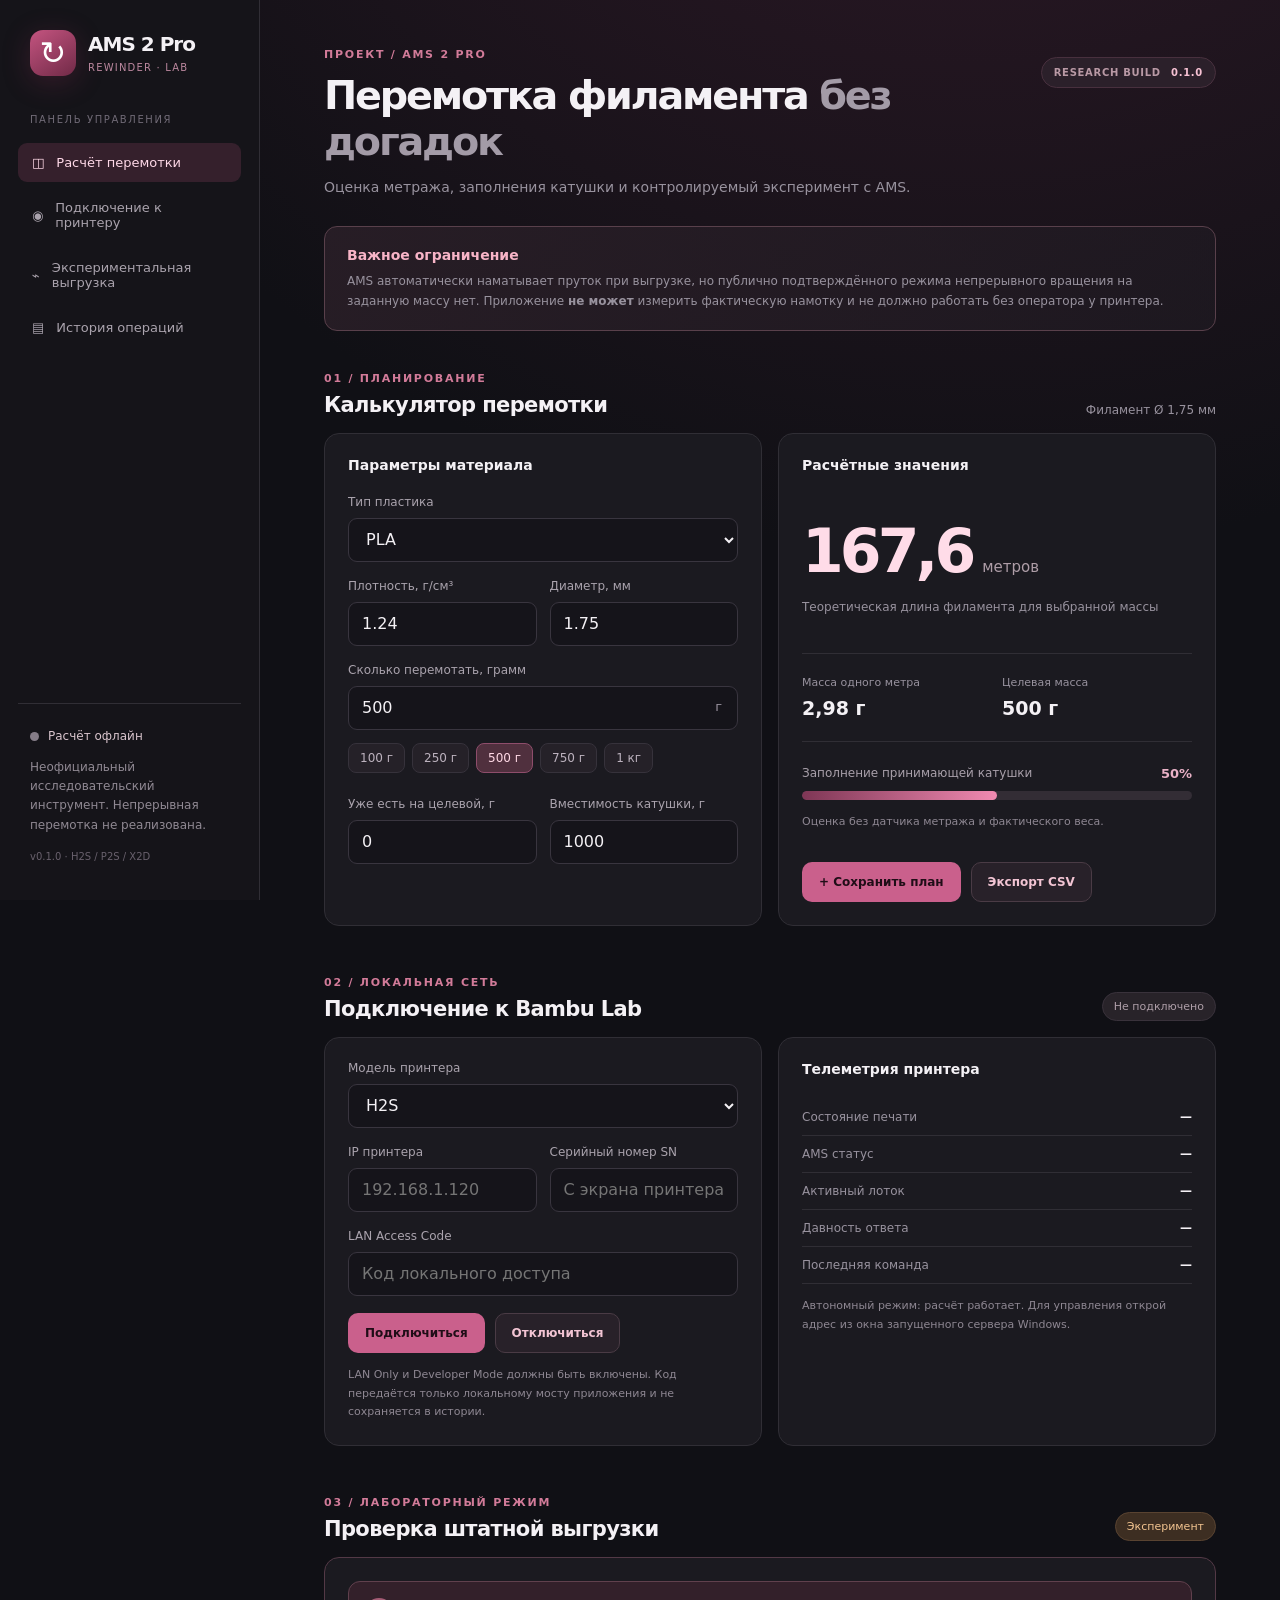
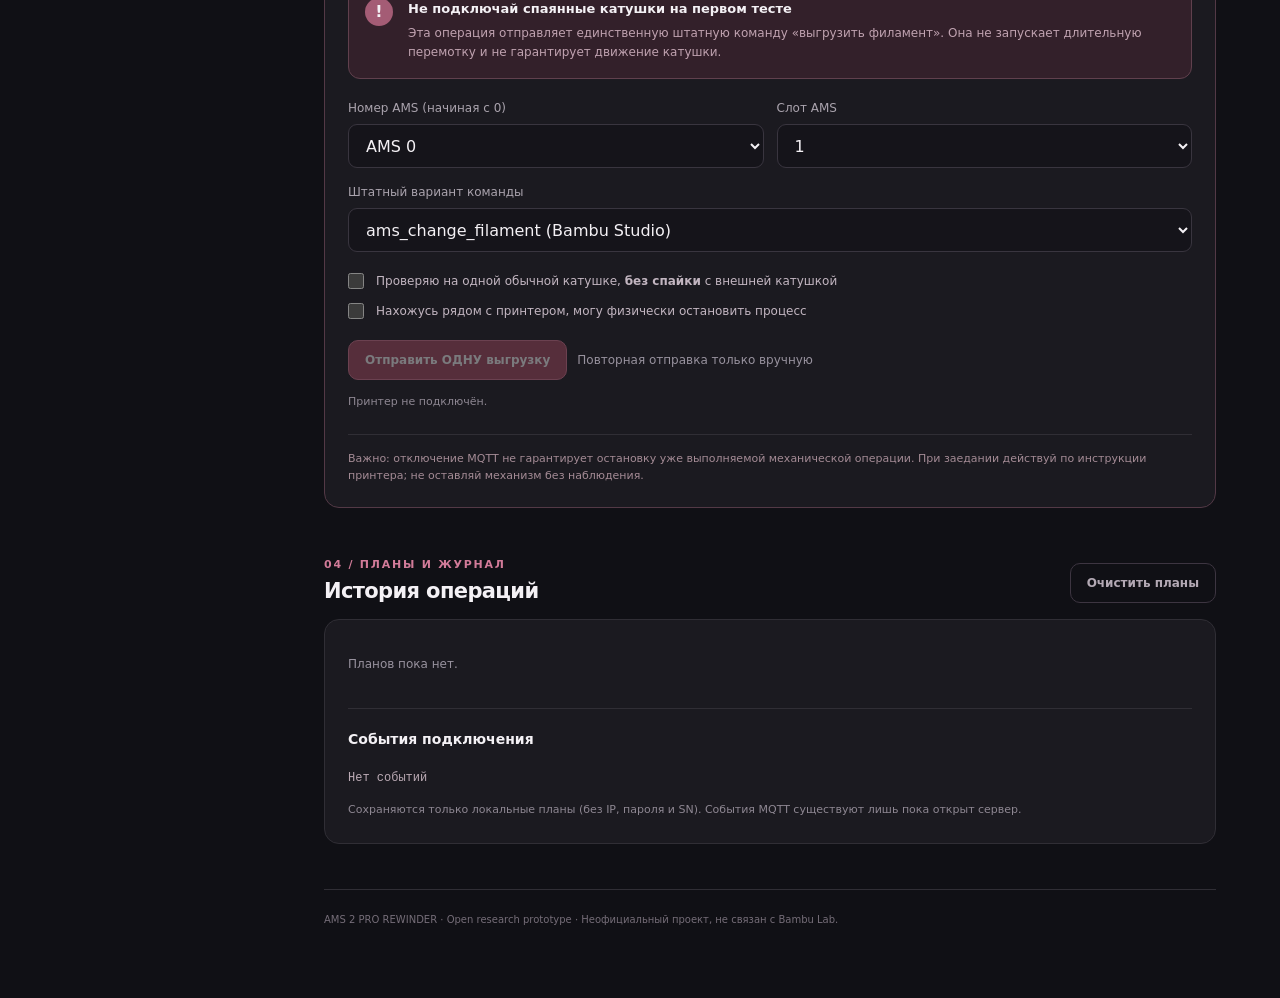
==== web/index.html @ 52d9eb33 "Import AMS 2 Pro Rewinder v0.1.0 application source" ====
<!doctype html>
<html lang="ru">
<head>
<meta charset="utf-8"><meta name="viewport" content="width=device-width, initial-scale=1, viewport-fit=cover">
<meta name="theme-color" content="#151319"><meta name="description" content="AMS 2 Pro Rewinder: расчёт и экспериментальная штатная выгрузка через локальный LAN MQTT">
<link rel="manifest" href="manifest.webmanifest"><link rel="icon" href="icon.svg" type="image/svg+xml">
<link rel="stylesheet" href="styles.css"><title>AMS 2 Pro Rewinder</title>
</head>
<body>
<div class="shell">
 <aside class="sidebar">
  <div class="brand"><span class="brand-icon">↻</span><div><strong>AMS 2 Pro</strong><small>REWINDER · LAB</small></div></div>
  <div class="side-label">ПАНЕЛЬ УПРАВЛЕНИЯ</div>
  <a href="#calculator" class="navlink active">◫ <span>Расчёт перемотки</span></a>
  <a href="#connection" class="navlink">◉ <span>Подключение к принтеру</span></a>
  <a href="#experiment" class="navlink">⌁ <span>Экспериментальная выгрузка</span></a>
  <a href="#history" class="navlink">▤ <span>История операций</span></a>
  <div class="sidebar-bottom"><div class="dotline"><span id="sideDot" class="dot muted"></span><span id="sideStatus">Расчёт офлайн</span></div><p>Неофициальный исследовательский инструмент. Непрерывная перемотка не реализована.</p><small>v0.1.0 · H2S / P2S / X2D</small></div>
 </aside>
 <main class="main">
  <header class="header"><div><div class="eyebrow">ПРОЕКТ / AMS 2 PRO</div><h1>Перемотка филамента <span class="text-dim">без догадок</span></h1><p>Оценка метража, заполнения катушки и контролируемый эксперимент с AMS.</p></div><span class="top-tag">RESEARCH BUILD <b>0.1.0</b></span></header>
  <div class="notice"><strong>Важное ограничение</strong><p>AMS автоматически наматывает пруток при выгрузке, но публично подтверждённого режима непрерывного вращения на заданную массу нет. Приложение <b>не может</b> измерить фактическую намотку и не должно работать без оператора у принтера.</p></div>

  <section id="calculator" class="section">
   <div class="section-head"><div><span class="eyebrow">01 / ПЛАНИРОВАНИЕ</span><h2>Калькулятор перемотки</h2></div><span class="quiet">Филамент Ø 1,75 мм</span></div>
   <div class="two-cols">
    <div class="panel"><div class="panel-title">Параметры материала</div>
     <div class="field"><label for="material">Тип пластика</label><select id="material"><option value="PLA">PLA</option><option value="PETG">PETG</option><option value="ABS">ABS</option><option value="ASA">ASA</option><option value="TPU">TPU</option><option value="PA">PA / Nylon</option><option value="PC">PC</option><option value="custom">Другая плотность</option></select></div>
     <div class="fieldrow"><div class="field"><label for="density">Плотность, г/см³</label><input id="density" type="number" min="0.7" max="2.5" step="0.01" value="1.24"></div><div class="field"><label for="diameter">Диаметр, мм</label><input id="diameter" type="number" min="1" max="4" step="0.01" value="1.75"></div></div>
     <div class="field"><label for="grams">Сколько перемотать, грамм</label><div class="input-unit"><input id="grams" type="number" min="1" max="10000" step="1" value="500"><span>г</span></div></div>
     <div class="chips"><button class="chip" data-grams="100">100 г</button><button class="chip" data-grams="250">250 г</button><button class="chip selected" data-grams="500">500 г</button><button class="chip" data-grams="750">750 г</button><button class="chip" data-grams="1000">1 кг</button></div>
     <div class="fieldrow"><div class="field"><label for="starting">Уже есть на целевой, г</label><input id="starting" type="number" min="0" max="10000" value="0"></div><div class="field"><label for="capacity">Вместимость катушки, г</label><input id="capacity" type="number" min="1" max="10000" value="1000"></div></div>
    </div>
    <div class="panel estimate"><div class="panel-title">Расчётные значения</div>
     <div class="big-val"><span id="metres">167,7</span><span>метров</span></div><p class="muted-small">Теоретическая длина филамента для выбранной массы</p>
     <div class="calc-grid"><div><small>Масса одного метра</small><strong id="gpm">2,98 г</strong></div><div><small>Целевая масса</small><strong id="totalWeight">500 г</strong></div></div>
     <div class="gauge-row"><span>Заполнение принимающей катушки</span><strong id="fillLabel">50%</strong></div><div class="gauge"><div id="fillBar"></div></div><p id="overfill" class="helper">Расчёт без поправок на разброс диаметра и плотности.</p>
     <div class="calc-actions"><button id="savePlan" class="primary-btn">+ Сохранить план</button><button id="exportCsv" class="outline-btn">Экспорт CSV</button></div>
    </div>
   </div>
  </section>

  <section id="connection" class="section"><div class="section-head"><div><span class="eyebrow">02 / ЛОКАЛЬНАЯ СЕТЬ</span><h2>Подключение к Bambu Lab</h2></div><span id="connectionBadge" class="status-pill offline">Не подключено</span></div>
   <div class="two-cols"><div class="panel"><div class="field"><label for="model">Модель принтера</label><select id="model"><option>H2S</option><option>P2S</option><option>X2D</option></select></div>
    <div class="fieldrow"><div class="field"><label for="host">IP принтера</label><input id="host" type="text" placeholder="192.168.1.120" autocomplete="off" spellcheck="false"></div><div class="field"><label for="serial">Серийный номер SN</label><input id="serial" type="text" placeholder="С экрана принтера" autocomplete="off" spellcheck="false"></div></div>
    <div class="field"><label for="accessCode">LAN Access Code</label><input id="accessCode" type="password" placeholder="Код локального доступа" autocomplete="off"></div>
    <div class="actions"><button id="connect" class="primary-btn">Подключиться</button><button id="disconnect" class="outline-btn">Отключиться</button></div>
    <p class="helper">LAN Only и Developer Mode должны быть включены. Код передаётся только локальному мосту приложения и не сохраняется в истории.</p></div>
    <div class="panel"><div class="panel-title">Телеметрия принтера</div><div class="details"><div><span>Состояние печати</span><strong id="gcodeState">—</strong></div><div><span>AMS статус</span><strong id="amsStatus">—</strong></div><div><span>Активный лоток</span><strong id="trayNow">—</strong></div><div><span>Давность ответа</span><strong id="telemetryAge">—</strong></div><div><span>Последняя команда</span><strong id="lastCommand">—</strong></div></div><p id="bridgeMessage" class="helper">Открой приложение с локального сервера на Windows для управления. Офлайн-расчёт доступен без подключения.</p></div>
   </div>
  </section>

  <section id="experiment" class="section"><div class="section-head"><div><span class="eyebrow">03 / ЛАБОРАТОРНЫЙ РЕЖИМ</span><h2>Проверка штатной выгрузки</h2></div><span class="status-pill warning">Эксперимент</span></div>
   <div class="panel lab"><div class="lab-header"><div class="lab-mark">!</div><div><strong>Не подключай спаянные катушки на первом тесте</strong><p>Эта операция отправляет единственную штатную команду «выгрузить филамент». Она не запускает длительную перемотку и не гарантирует движение катушки.</p></div></div>
    <div class="fieldrow"><div class="field"><label for="unit">Номер AMS (начиная с 0)</label><select id="unit"><option value="0">AMS 0</option><option value="1">AMS 1</option><option value="2">AMS 2</option><option value="3">AMS 3</option></select></div><div class="field"><label for="slot">Слот AMS</label><select id="slot"><option value="0">1</option><option value="1">2</option><option value="2">3</option><option value="3">4</option></select></div></div>
    <div class="field"><label for="unloadMethod">Штатный вариант команды</label><select id="unloadMethod"><option value="ams_change_filament">ams_change_filament (Bambu Studio)</option><option value="unload_filament">unload_filament (возможна несовместимость)</option></select></div>
    <div class="checks"><label><input id="noSplice" type="checkbox"><span>Проверяю на одной обычной катушке, <b>без спайки</b> с внешней катушкой</span></label><label><input id="atPrinter" type="checkbox"><span>Нахожусь рядом с принтером, могу физически остановить процесс</span></label></div>
    <div class="actions"><button id="unload" class="danger-btn" disabled>Отправить ОДНУ выгрузку</button><span class="quiet">Повторная отправка только вручную</span></div>
    <p class="helper" id="unloadReason">Требуются подключение, свежая телеметрия, состояние IDLE/FINISH, активный слот AMS и два подтверждения.</p>
    <div class="lab-footer">Важно: отключение MQTT не гарантирует остановку уже выполняемой механической операции. При заедании действуй по инструкции принтера; не оставляй механизм без наблюдения.</div>
   </div>
  </section>

  <section id="history" class="section"><div class="section-head"><div><span class="eyebrow">04 / ПЛАНЫ И ЖУРНАЛ</span><h2>История операций</h2></div><button id="clearHistory" class="ghost-btn">Очистить планы</button></div><div class="panel"><div id="plans" class="plan-list"><p class="muted-small">Планы ещё не добавлены.</p></div><div class="divider"></div><div class="panel-title">События подключения</div><div id="events" class="events">Нет событий</div><p class="helper">Сохраняются только локальные планы (без IP, пароля и SN). События MQTT существуют лишь пока открыт сервер.</p></div></section>
  <footer>AMS 2 PRO REWINDER · Open research prototype · Неофициальный проект, не связан с Bambu Lab.</footer>
 </main>
</div>
<div id="toast" role="status" aria-live="polite"></div>
<script src="main.js" defer></script>
</body></html>
---- web/styles.css ----
:root{color-scheme:dark;--bg:#101015;--side:#151419;--panel:#1b1a20;--line:#302e35;--txt:#f4f1f5;--muted:#98929e;--purple:#dd7198;--bright:#f8a5c1;--green:#93e4bb;--warn:#e8b57c;--red:#f18695;--field:#15141a;font-family:Inter,system-ui,-apple-system,'Segoe UI',sans-serif}*{box-sizing:border-box}html{scroll-behavior:smooth}body{margin:0;background:radial-gradient(circle at 76% -20%,#351b2b 0%,transparent 33%),var(--bg);color:var(--txt)}button,input,select{font:inherit}button{cursor:pointer}button:disabled{cursor:not-allowed;opacity:.42}a{color:inherit;text-decoration:none}.shell{display:grid;grid-template-columns:260px 1fr;min-height:100dvh}.sidebar{position:sticky;top:0;display:flex;flex-direction:column;height:100dvh;background:var(--side);border-right:1px solid var(--line);padding:30px 18px}.brand{display:flex;align-items:center;gap:12px;padding:0 12px 38px}.brand-icon{background:linear-gradient(145deg,#c45480,#712a47);border-radius:13px;color:#fff;display:grid;place-items:center;height:46px;width:46px;font-size:32px;box-shadow:0 6px 28px #a1326140}.brand strong{font-size:20px;display:block;letter-spacing:-.05em}.brand small{font-size:10px;color:#bc889f;letter-spacing:.12em}.side-label{font-size:10px;letter-spacing:.16em;color:#716b77;padding:0 12px 15px}.navlink{display:flex;align-items:center;gap:12px;font-size:13px;color:#aaa3ad;padding:12px 14px;margin:3px 0;border-radius:9px}.navlink:hover,.navlink.active{background:#35202c;color:#ffd9e8}.sidebar-bottom{margin-top:auto;border-top:1px solid var(--line);padding:23px 12px 4px;font-size:12px;color:#908993;line-height:1.6}.sidebar-bottom small{color:#69616d}.dotline{display:flex;align-items:center;gap:9px;color:#d9c5cd}.dot{display:inline-block;width:9px;height:9px;border-radius:50%;background:var(--green)}.dot.muted{background:#857d88}.main{width:min(1250px,100%);padding:48px clamp(20px,5vw,70px);margin:0 auto}.header{display:flex;justify-content:space-between;align-items:flex-start;gap:15px;margin-bottom:27px}.eyebrow{font-size:11px;letter-spacing:.16em;font-weight:700;color:#d27b99}.header h1{font-size:clamp(28px,3.1vw,43px);font-weight:740;letter-spacing:-.055em;line-height:1.15;margin:12px 0}.text-dim{color:#a39ba7}.header p,.notice p{color:var(--muted);font-size:14px;line-height:1.65;margin:8px 0 0}.top-tag{white-space:nowrap;background:#2b202a;border:1px solid #48303e;color:#b999a5;font-size:10px;font-weight:700;letter-spacing:.07em;padding:9px 12px;border-radius:100px;margin-top:9px}.top-tag b{color:#f6c1d3;margin-left:6px}.notice{border:1px solid #59404b;background:linear-gradient(105deg,#2c2029cc,#201b23a1);padding:18px 22px;border-radius:13px;margin-bottom:32px}.notice strong{color:#f8b4c7;font-size:14px}.notice p{font-size:12px}.section{scroll-margin-top:20px;margin:36px 0 45px}.section-head{display:flex;justify-content:space-between;align-items:end;margin-bottom:16px;gap:12px}.section-head h2{font-size:21px;letter-spacing:-.03em;margin:7px 0 0}.quiet{font-size:12px;color:var(--muted)}.two-cols{display:grid;grid-template-columns:minmax(0,1fr) minmax(0,1fr);gap:16px}.panel{background:var(--panel);border:1px solid var(--line);border-radius:15px;padding:23px;min-width:0}.panel-title{font-size:14px;font-weight:650;margin-bottom:22px}.field{margin-bottom:17px;min-width:0}.field label{font-size:12px;color:#aaa3ad;display:block;margin-bottom:9px}.fieldrow{display:grid;grid-template-columns:1fr 1fr;gap:13px}.field input,.field select{width:100%;height:44px;border:1px solid #39353f;background:var(--field);border-radius:9px;color:var(--txt);outline:none;padding:0 13px;min-width:0}.field input:focus,.field select:focus{border-color:#c16d91;box-shadow:0 0 0 3px #a3527525}.input-unit{position:relative}.input-unit input{padding-right:40px}.input-unit span{position:absolute;right:16px;top:13px;font-size:13px;color:var(--muted)}.chips{display:flex;flex-wrap:wrap;gap:7px;margin:-4px 0 24px}.chip{border-radius:8px;color:#bcb2be;border:1px solid #36323b;background:#252128;padding:7px 11px;font-size:12px}.chip:hover,.chip.selected{background:#50303e;border-color:#8e4d6b;color:#ffd9e6}.estimate{display:flex;flex-direction:column}.big-val{margin:21px 0 0;display:flex;flex-wrap:wrap;align-items:baseline;gap:10px}.big-val span:first-child{font-size:clamp(42px,5vw,60px);font-weight:760;letter-spacing:-.065em;color:#ffdce8}.big-val span:last-child{font-size:15px;color:#ae9da7}.muted-small{font-size:12px;color:var(--muted);line-height:1.6}.calc-grid{display:grid;grid-template-columns:1fr 1fr;gap:10px;border-top:1px solid var(--line);border-bottom:1px solid var(--line);padding:22px 0;margin:24px 0}.calc-grid small{display:block;color:var(--muted);font-size:11px;margin-bottom:8px}.calc-grid strong{font-size:19px}.gauge-row{display:flex;justify-content:space-between;gap:8px;font-size:12px;color:#a9a0aa}.gauge-row strong{font-size:13px;color:#eab2c7}.gauge{background:#332d35;border-radius:90px;height:9px;overflow:hidden;margin-top:10px}.gauge div{height:100%;background:linear-gradient(90deg,#7e3655,#f18ab1);width:50%;border-radius:90px;transition:width .2s}.helper{font-size:11px;line-height:1.7;color:#8e8792;margin:13px 0 0}.helper.error{color:#f9b3b6}.calc-actions{display:flex;flex-wrap:wrap;gap:10px;margin-top:auto;padding-top:30px}.primary-btn,.outline-btn,.danger-btn,.ghost-btn{border-radius:10px;font-size:12px;font-weight:700;padding:12px 16px;border:1px solid transparent}.primary-btn{background:#ca608c;color:#200d17}.primary-btn:hover{background:#e37fa9}.outline-btn{border-color:#4a3b45;background:#282129;color:#f2c4d3}.outline-btn:hover{background:#3b2a35}.danger-btn{background:#a94b62;color:#fff;border:1px solid #dc7893}.danger-btn:hover{background:#c95b78}.ghost-btn{background:transparent;color:#b3a9b4;border-color:#3d3541}.status-pill{border:1px solid #335441;color:#a2e9bd;background:#203729;border-radius:100px;padding:7px 11px;font-size:11px;white-space:nowrap}.status-pill.offline{color:#ae9ea8;background:#282329;border-color:#39323b}.status-pill.warning{color:#f4c591;background:#3d2e22;border-color:#594331}.details>div{display:flex;justify-content:space-between;align-items:center;gap:10px;border-bottom:1px solid var(--line);padding:11px 0;font-size:12px}.details>div span{color:var(--muted)}.details>div strong{font-weight:650;text-align:right}.lab{border-color:#533946}.lab-header{display:flex;gap:15px;padding:16px;margin-bottom:22px;background:#33202a;border:1px solid #60404d;border-radius:12px}.lab-header strong{font-size:13px}.lab-header p{font-size:12px;color:#c0a2b0;line-height:1.6;margin:7px 0 0}.lab-mark{width:28px;min-width:28px;height:28px;display:grid;place-items:center;border-radius:50%;background:#a45c75;font-weight:900}.checks{display:grid;gap:12px;margin:20px 0}.checks label{font-size:12px;line-height:1.5;color:#c3b6c1;display:flex;align-items:flex-start;gap:12px}.checks input{accent-color:#d9799a;min-width:16px;height:16px;margin:1px 0 0}.actions{display:flex;gap:10px;align-items:center;flex-wrap:wrap}.lab-footer{border-top:1px solid var(--line);margin-top:22px;padding-top:15px;color:#a48b95;font-size:11px;line-height:1.55}.plan-list{display:grid;gap:10px}.plan{display:flex;gap:15px;justify-content:space-between;align-items:center;padding:12px;border:1px solid #38313a;border-radius:10px}.plan strong{display:block;font-size:13px}.plan small{display:block;color:var(--muted);font-size:11px;margin-top:5px}.plan button{background:transparent;color:#bf9ba9;border:0;font-size:12px}.divider{margin:22px 0;border-top:1px solid var(--line)}.events{display:grid;gap:5px;font:12px/1.6 ui-monospace,'Cascadia Code',monospace;color:#bcabb5;max-height:200px;overflow-y:auto}.events div{background:#17151a;border:1px solid #302b33;border-radius:6px;padding:6px 9px}footer{border-top:1px solid var(--line);padding:22px 0;color:#756d78;font-size:10px;line-height:1.6}#toast{position:fixed;bottom:28px;right:25px;max-width:330px;background:#483041;border:1px solid #98607d;border-radius:12px;padding:13px 17px;font-size:12px;line-height:1.55;color:#fff;box-shadow:0 12px 34px #0008;opacity:0;pointer-events:none;transition:opacity .2s}#toast.show{opacity:1}#toast.error{background:#49252c;border-color:#a64d60}@media(max-width:1000px){.shell{grid-template-columns:1fr}.sidebar{height:auto;position:static;padding:15px 20px;flex-direction:row;align-items:center;gap:4px;overflow-x:auto}.brand{padding:0 15px 0 0;flex:none}.brand-icon{width:37px;height:37px;font-size:23px}.brand strong{font-size:15px}.side-label,.sidebar-bottom{display:none}.navlink{white-space:nowrap;flex:none;margin:0;padding:9px 12px}.main{padding:28px 22px}.top-tag{display:none}}@media(max-width:650px){.brand small{display:none}.sidebar{padding:12px;gap:6px}.navlink{font-size:0;padding:10px}.navlink span{font-size:11px}.two-cols,.fieldrow{grid-template-columns:1fr}.main{padding:25px 15px}.panel{padding:19px}.header{margin-top:4px}.header h1{font-size:29px}.notice{padding:14px 17px}.section{margin:32px 0}.section-head h2{font-size:20px}.quiet{font-size:10px}.big-val span:first-child{font-size:48px}.calc-actions{padding-top:20px}#toast{left:15px;right:15px;bottom:16px;max-width:none}}
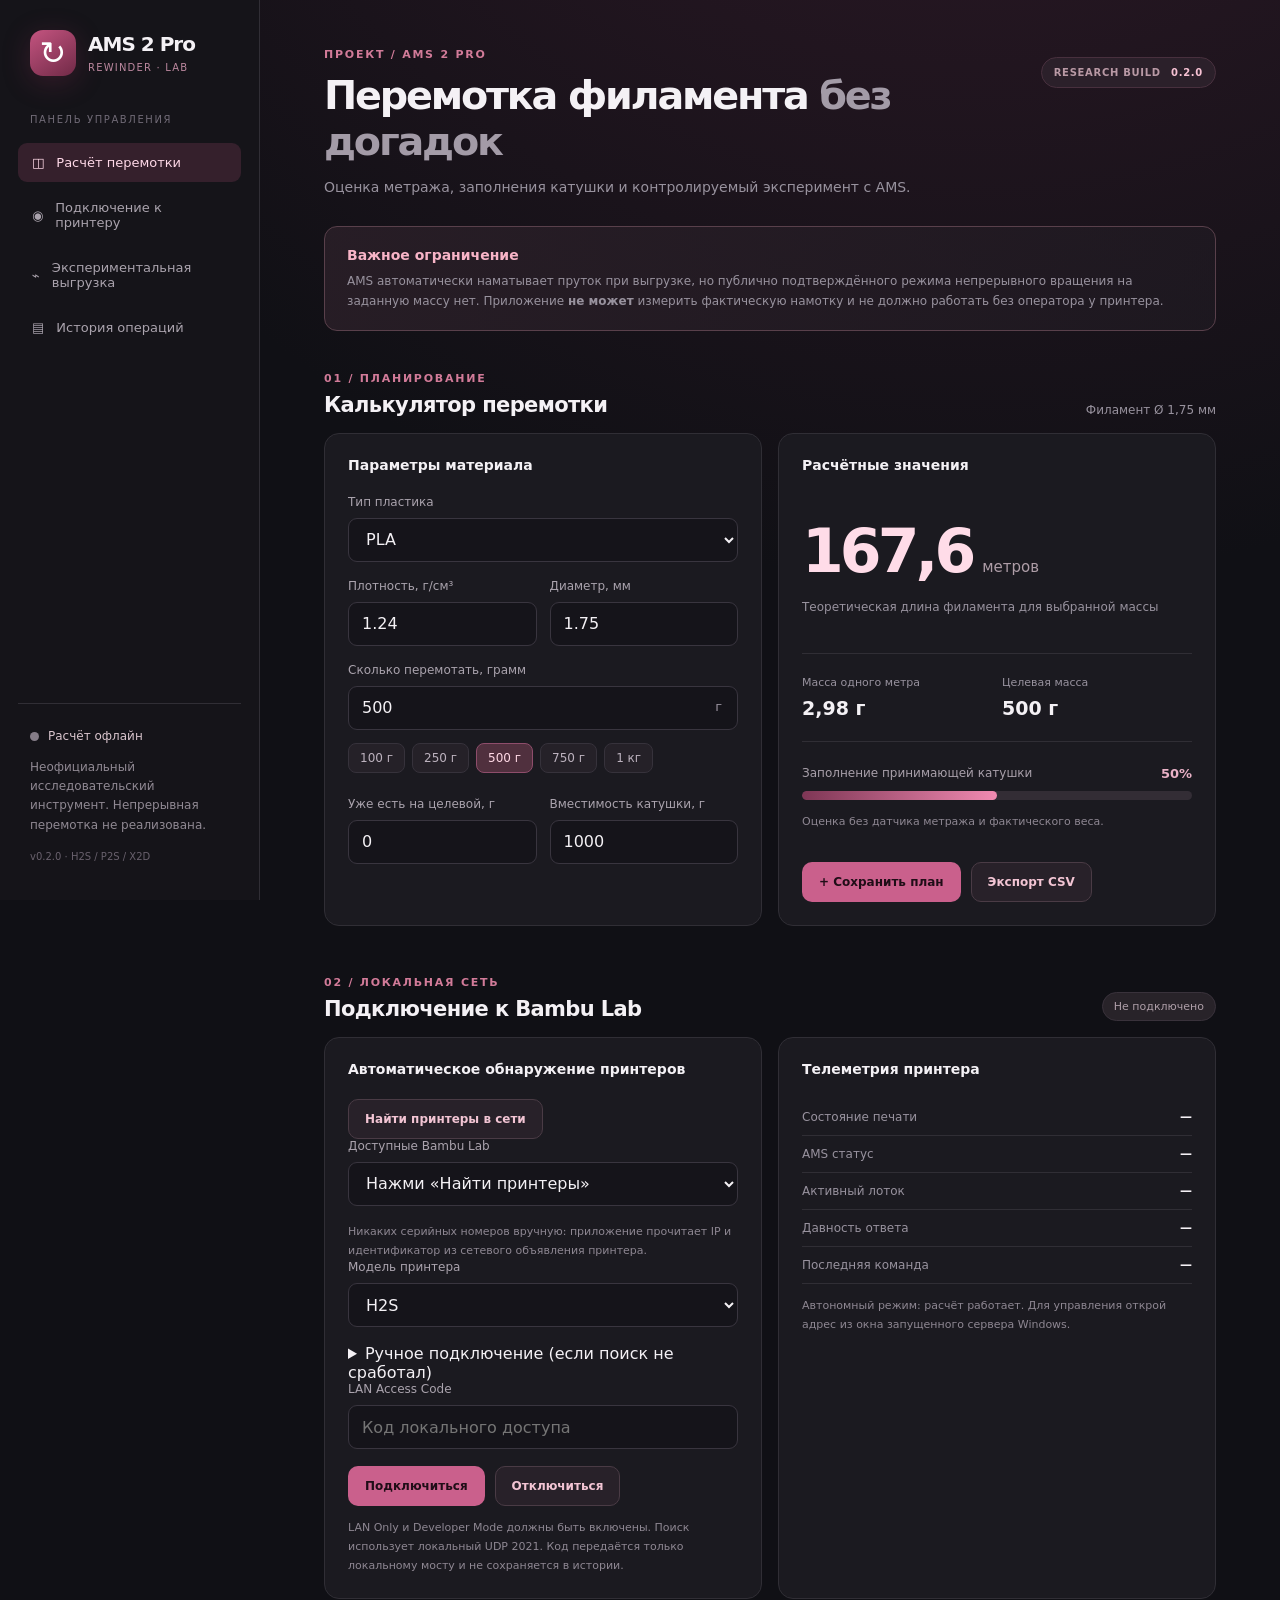
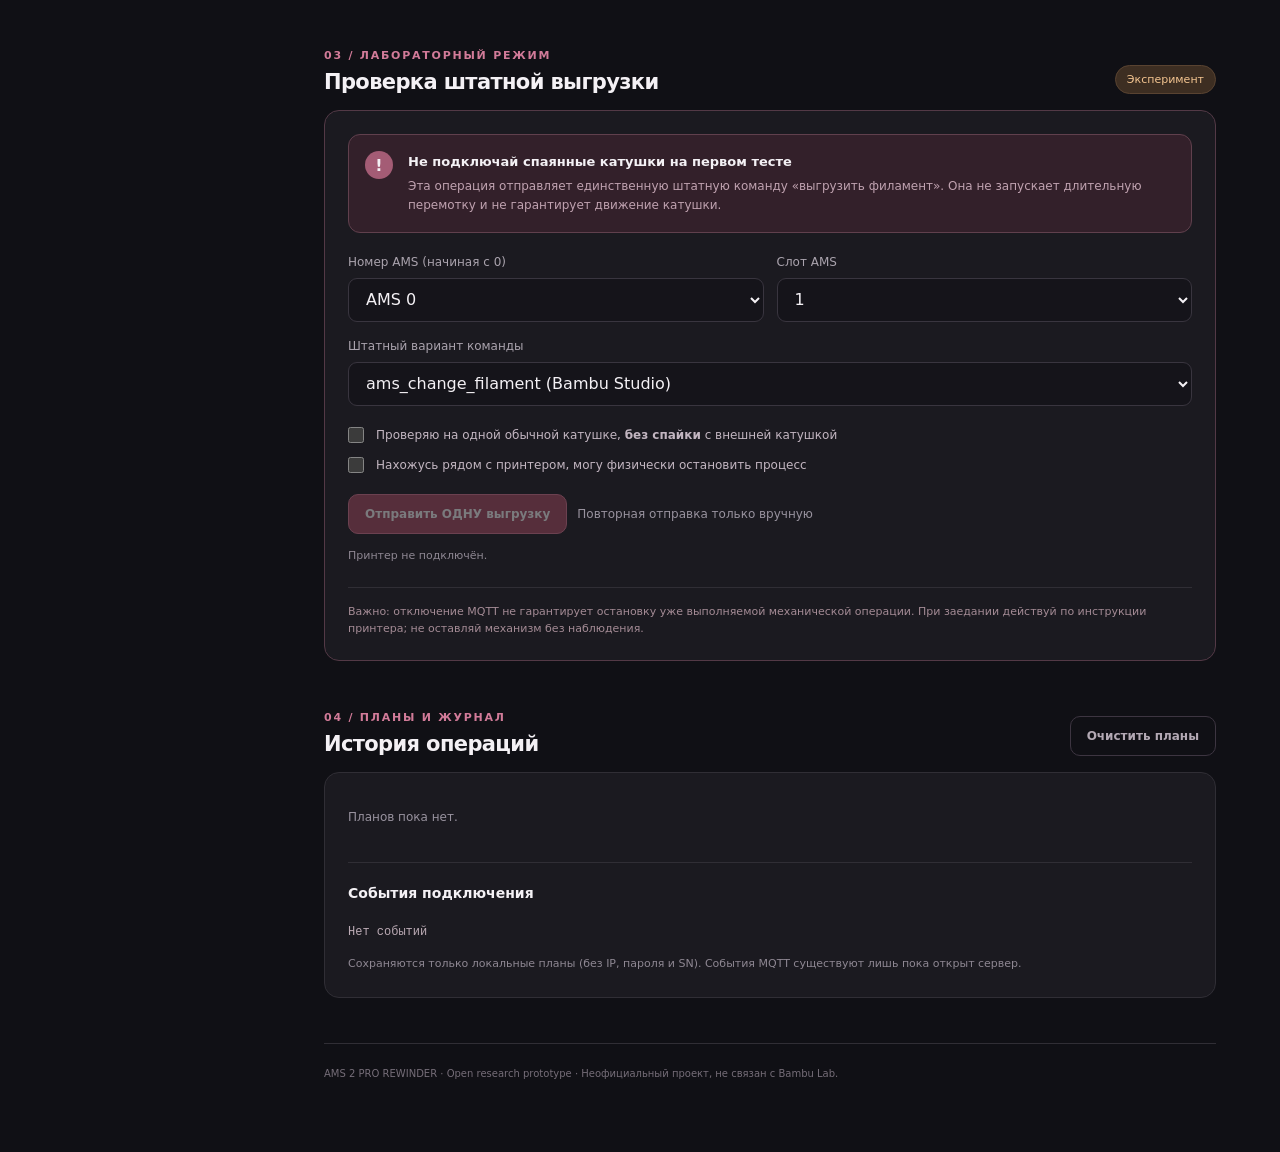
==== commit 30eb17af: "Add printer picker with auto-discovery and optional manual fallback" ====
--- a/web/index.html
+++ b/web/index.html
@@ -15,10 +15,10 @@
   <a href="#connection" class="navlink">◉ <span>Подключение к принтеру</span></a>
   <a href="#experiment" class="navlink">⌁ <span>Экспериментальная выгрузка</span></a>
   <a href="#history" class="navlink">▤ <span>История операций</span></a>
-  <div class="sidebar-bottom"><div class="dotline"><span id="sideDot" class="dot muted"></span><span id="sideStatus">Расчёт офлайн</span></div><p>Неофициальный исследовательский инструмент. Непрерывная перемотка не реализована.</p><small>v0.1.0 · H2S / P2S / X2D</small></div>
+  <div class="sidebar-bottom"><div class="dotline"><span id="sideDot" class="dot muted"></span><span id="sideStatus">Расчёт офлайн</span></div><p>Неофициальный исследовательский инструмент. Непрерывная перемотка не реализована.</p><small>v0.2.0 · H2S / P2S / X2D</small></div>
  </aside>
  <main class="main">
-  <header class="header"><div><div class="eyebrow">ПРОЕКТ / AMS 2 PRO</div><h1>Перемотка филамента <span class="text-dim">без догадок</span></h1><p>Оценка метража, заполнения катушки и контролируемый эксперимент с AMS.</p></div><span class="top-tag">RESEARCH BUILD <b>0.1.0</b></span></header>
+  <header class="header"><div><div class="eyebrow">ПРОЕКТ / AMS 2 PRO</div><h1>Перемотка филамента <span class="text-dim">без догадок</span></h1><p>Оценка метража, заполнения катушки и контролируемый эксперимент с AMS.</p></div><span class="top-tag">RESEARCH BUILD <b>0.2.0</b></span></header>
   <div class="notice"><strong>Важное ограничение</strong><p>AMS автоматически наматывает пруток при выгрузке, но публично подтверждённого режима непрерывного вращения на заданную массу нет. Приложение <b>не может</b> измерить фактическую намотку и не должно работать без оператора у принтера.</p></div>
 
   <section id="calculator" class="section">
@@ -41,11 +41,18 @@
   </section>
 
   <section id="connection" class="section"><div class="section-head"><div><span class="eyebrow">02 / ЛОКАЛЬНАЯ СЕТЬ</span><h2>Подключение к Bambu Lab</h2></div><span id="connectionBadge" class="status-pill offline">Не подключено</span></div>
-   <div class="two-cols"><div class="panel"><div class="field"><label for="model">Модель принтера</label><select id="model"><option>H2S</option><option>P2S</option><option>X2D</option></select></div>
-    <div class="fieldrow"><div class="field"><label for="host">IP принтера</label><input id="host" type="text" placeholder="192.168.1.120" autocomplete="off" spellcheck="false"></div><div class="field"><label for="serial">Серийный номер SN</label><input id="serial" type="text" placeholder="С экрана принтера" autocomplete="off" spellcheck="false"></div></div>
+   <div class="two-cols"><div class="panel">
+    <div class="panel-title">Автоматическое обнаружение принтеров</div>
+    <div class="actions"><button id="discover" class="outline-btn" type="button">Найти принтеры в сети</button></div>
+    <div class="field"><label for="devices">Доступные Bambu Lab</label><select id="devices"><option value="">Нажми «Найти принтеры»</option></select></div>
+    <p id="discoveryMessage" class="helper" role="status">Никаких серийных номеров вручную: приложение прочитает IP и идентификатор из сетевого объявления принтера.</p>
+    <div class="field"><label for="model">Модель принтера</label><select id="model"><option>H2S</option><option>P2S</option><option>X2D</option></select></div>
+    <details id="manualConnection"><summary>Ручное подключение (если поиск не сработал)</summary>
+      <div class="fieldrow"><div class="field"><label for="host">IP принтера</label><input id="host" type="text" placeholder="192.168.1.120" autocomplete="off" spellcheck="false"></div><div class="field"><label for="serial">Серийный номер SN</label><input id="serial" type="text" placeholder="С экрана принтера" autocomplete="off" spellcheck="false"></div></div>
+    </details>
     <div class="field"><label for="accessCode">LAN Access Code</label><input id="accessCode" type="password" placeholder="Код локального доступа" autocomplete="off"></div>
     <div class="actions"><button id="connect" class="primary-btn">Подключиться</button><button id="disconnect" class="outline-btn">Отключиться</button></div>
-    <p class="helper">LAN Only и Developer Mode должны быть включены. Код передаётся только локальному мосту приложения и не сохраняется в истории.</p></div>
+    <p class="helper">LAN Only и Developer Mode должны быть включены. Поиск использует локальный UDP 2021. Код передаётся только локальному мосту и не сохраняется в истории.</p></div>
     <div class="panel"><div class="panel-title">Телеметрия принтера</div><div class="details"><div><span>Состояние печати</span><strong id="gcodeState">—</strong></div><div><span>AMS статус</span><strong id="amsStatus">—</strong></div><div><span>Активный лоток</span><strong id="trayNow">—</strong></div><div><span>Давность ответа</span><strong id="telemetryAge">—</strong></div><div><span>Последняя команда</span><strong id="lastCommand">—</strong></div></div><p id="bridgeMessage" class="helper">Открой приложение с локального сервера на Windows для управления. Офлайн-расчёт доступен без подключения.</p></div>
    </div>
   </section>
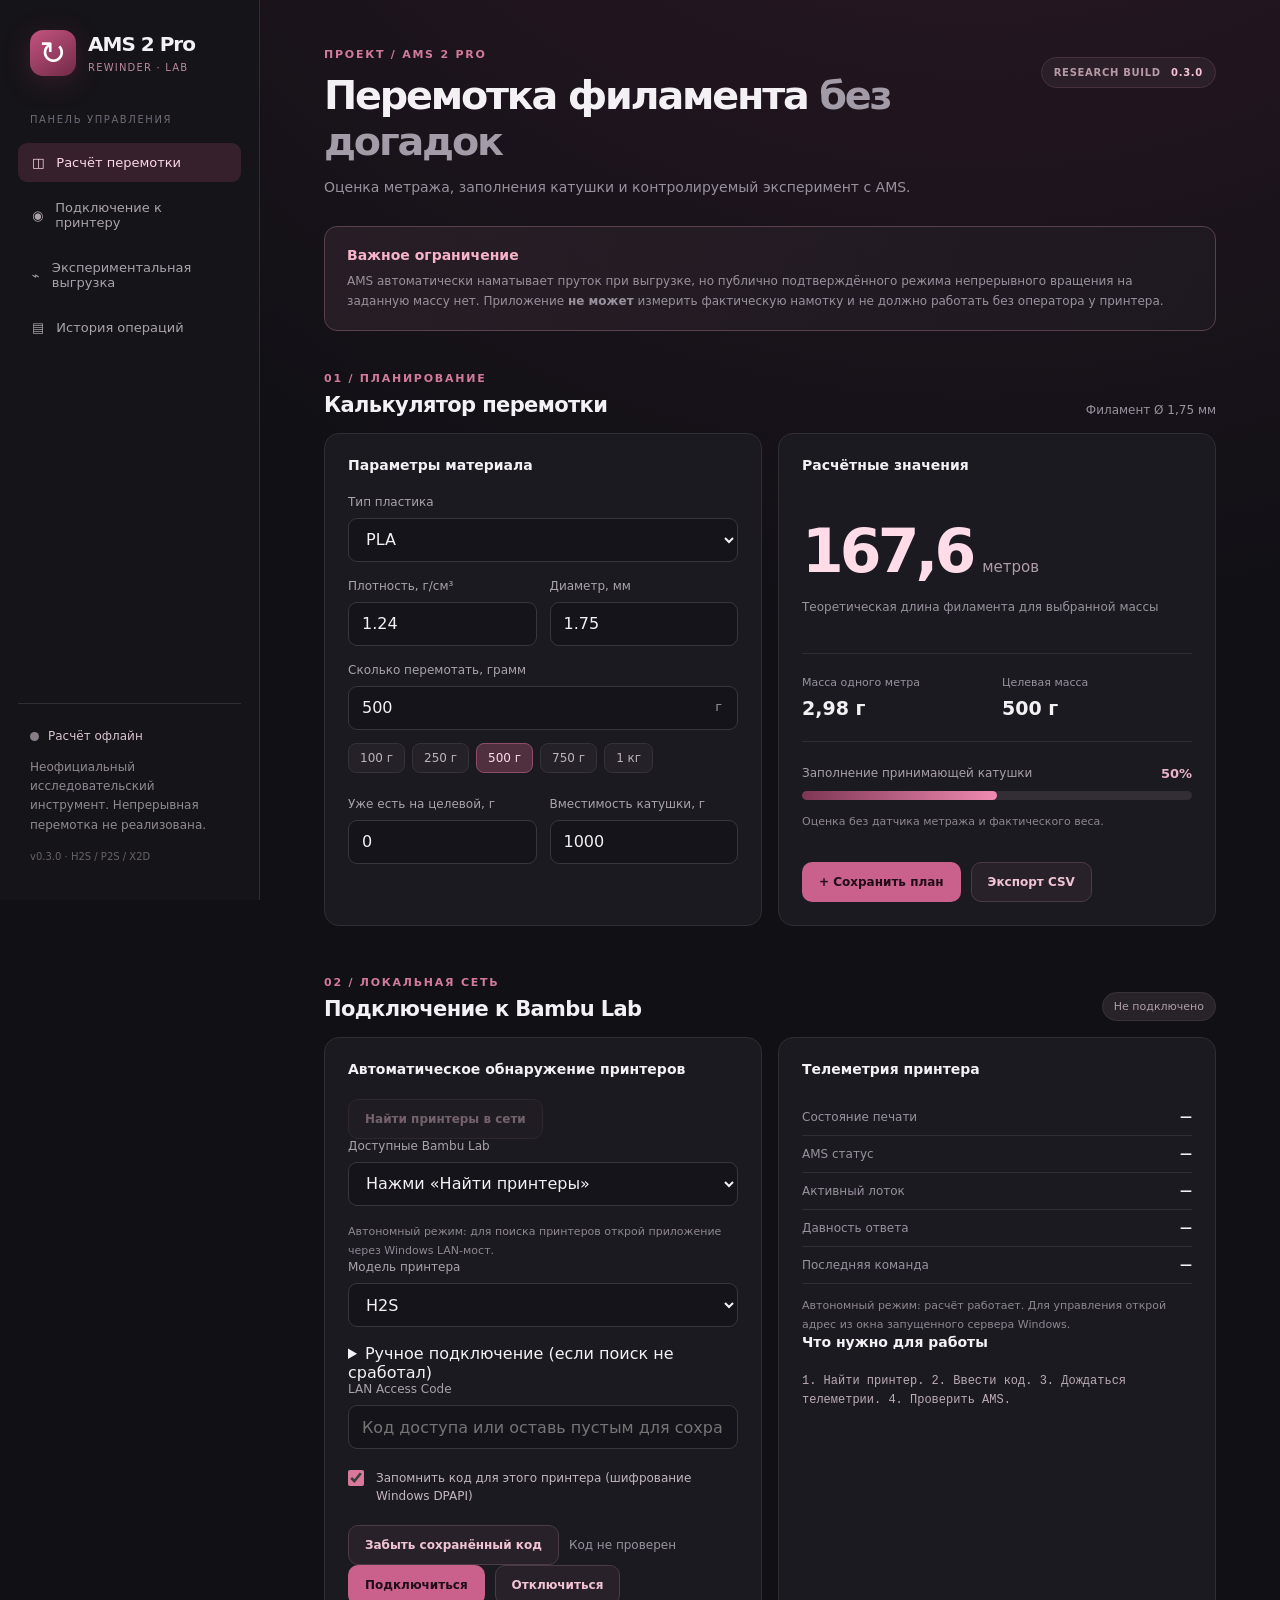
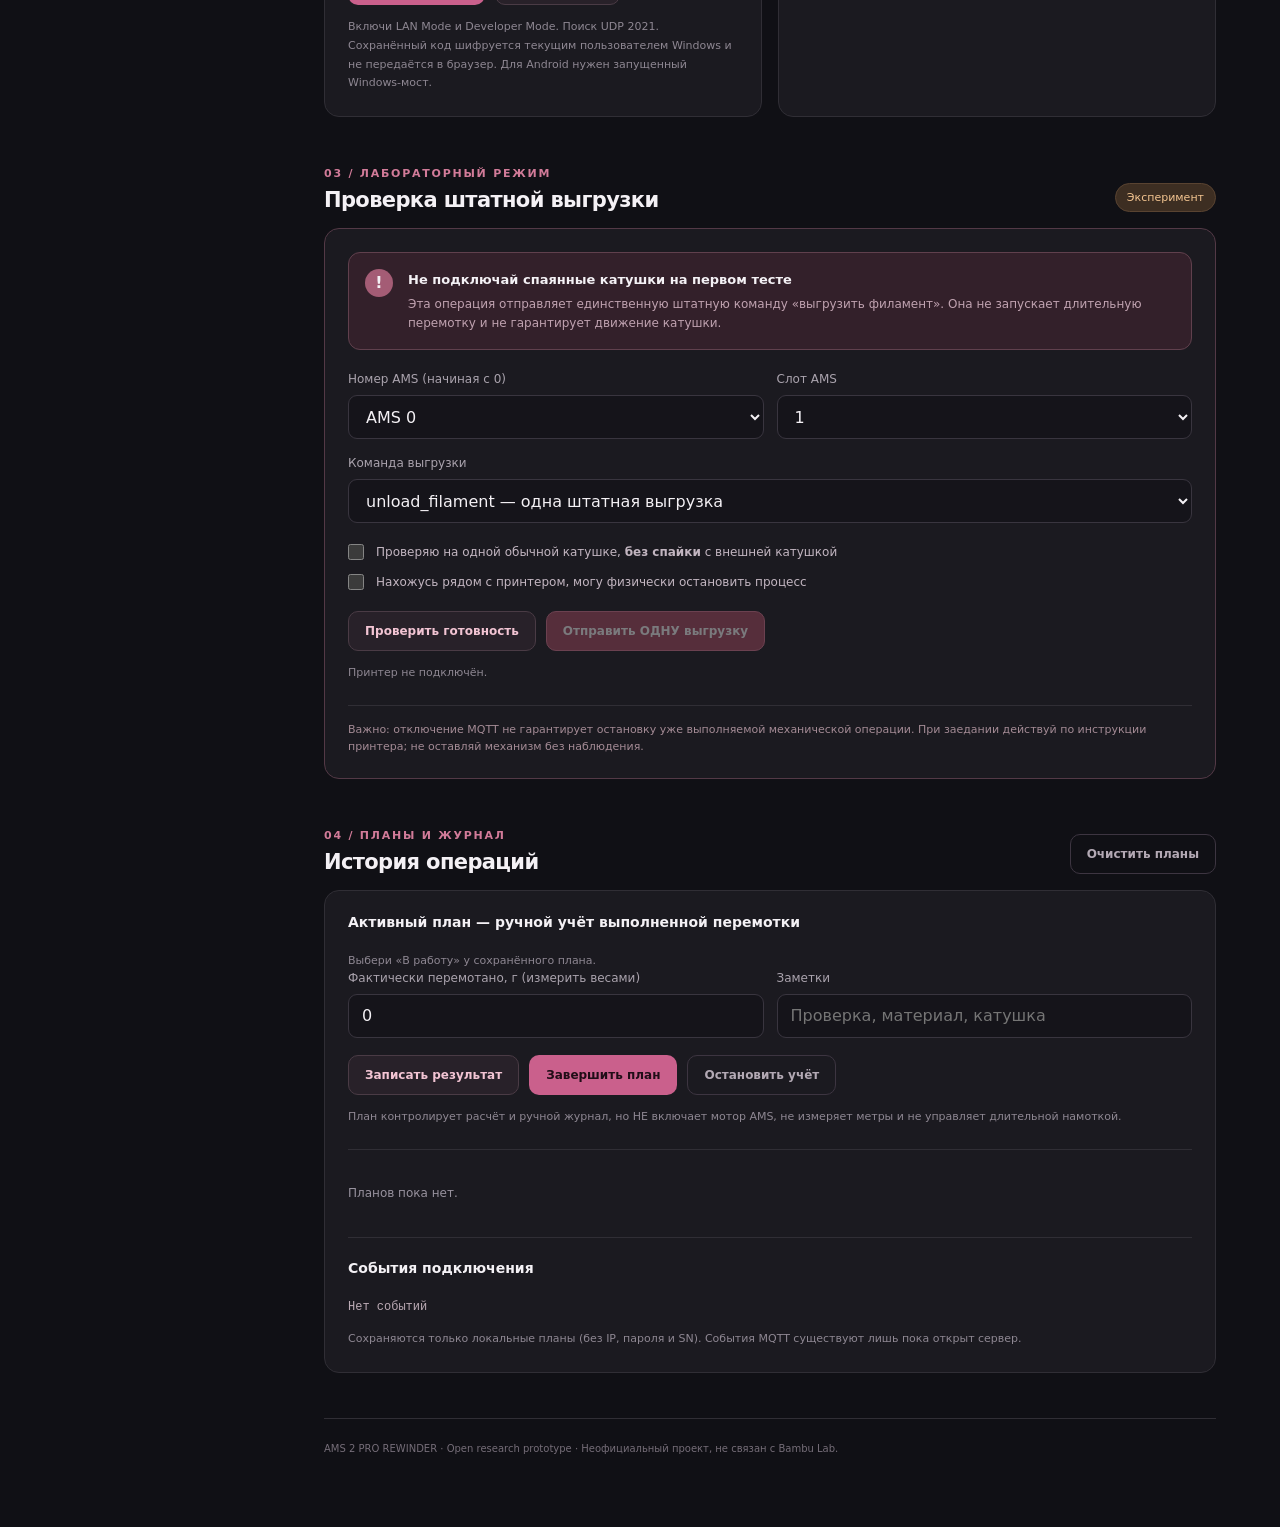
==== commit 29bda8ea: "Introduce guided plan workflow, clear readiness and credential controls" ====
--- a/web/index.html
+++ b/web/index.html
@@ -15,10 +15,10 @@
   <a href="#connection" class="navlink">◉ <span>Подключение к принтеру</span></a>
   <a href="#experiment" class="navlink">⌁ <span>Экспериментальная выгрузка</span></a>
   <a href="#history" class="navlink">▤ <span>История операций</span></a>
-  <div class="sidebar-bottom"><div class="dotline"><span id="sideDot" class="dot muted"></span><span id="sideStatus">Расчёт офлайн</span></div><p>Неофициальный исследовательский инструмент. Непрерывная перемотка не реализована.</p><small>v0.2.0 · H2S / P2S / X2D</small></div>
+  <div class="sidebar-bottom"><div class="dotline"><span id="sideDot" class="dot muted"></span><span id="sideStatus">Расчёт офлайн</span></div><p>Неофициальный исследовательский инструмент. Непрерывная перемотка не реализована.</p><small>v0.3.0 · H2S / P2S / X2D</small></div>
  </aside>
  <main class="main">
-  <header class="header"><div><div class="eyebrow">ПРОЕКТ / AMS 2 PRO</div><h1>Перемотка филамента <span class="text-dim">без догадок</span></h1><p>Оценка метража, заполнения катушки и контролируемый эксперимент с AMS.</p></div><span class="top-tag">RESEARCH BUILD <b>0.2.0</b></span></header>
+  <header class="header"><div><div class="eyebrow">ПРОЕКТ / AMS 2 PRO</div><h1>Перемотка филамента <span class="text-dim">без догадок</span></h1><p>Оценка метража, заполнения катушки и контролируемый эксперимент с AMS.</p></div><span class="top-tag">RESEARCH BUILD <b>0.3.0</b></span></header>
   <div class="notice"><strong>Важное ограничение</strong><p>AMS автоматически наматывает пруток при выгрузке, но публично подтверждённого режима непрерывного вращения на заданную массу нет. Приложение <b>не может</b> измерить фактическую намотку и не должно работать без оператора у принтера.</p></div>
 
   <section id="calculator" class="section">
@@ -50,25 +50,33 @@
     <details id="manualConnection"><summary>Ручное подключение (если поиск не сработал)</summary>
       <div class="fieldrow"><div class="field"><label for="host">IP принтера</label><input id="host" type="text" placeholder="192.168.1.120" autocomplete="off" spellcheck="false"></div><div class="field"><label for="serial">Серийный номер SN</label><input id="serial" type="text" placeholder="С экрана принтера" autocomplete="off" spellcheck="false"></div></div>
     </details>
-    <div class="field"><label for="accessCode">LAN Access Code</label><input id="accessCode" type="password" placeholder="Код локального доступа" autocomplete="off"></div>
+    <div class="field"><label for="accessCode">LAN Access Code</label><input id="accessCode" type="password" placeholder="Код доступа или оставь пустым для сохранённого" autocomplete="off"></div>
+    <div class="checks"><label><input id="rememberCode" type="checkbox" checked><span>Запомнить код для этого принтера (шифрование Windows DPAPI)</span></label></div>
+    <div class="actions"><button id="forgetCode" class="outline-btn" type="button">Забыть сохранённый код</button><span id="savedCodeStatus" class="quiet">Код не проверен</span></div>
     <div class="actions"><button id="connect" class="primary-btn">Подключиться</button><button id="disconnect" class="outline-btn">Отключиться</button></div>
-    <p class="helper">LAN Only и Developer Mode должны быть включены. Поиск использует локальный UDP 2021. Код передаётся только локальному мосту и не сохраняется в истории.</p></div>
-    <div class="panel"><div class="panel-title">Телеметрия принтера</div><div class="details"><div><span>Состояние печати</span><strong id="gcodeState">—</strong></div><div><span>AMS статус</span><strong id="amsStatus">—</strong></div><div><span>Активный лоток</span><strong id="trayNow">—</strong></div><div><span>Давность ответа</span><strong id="telemetryAge">—</strong></div><div><span>Последняя команда</span><strong id="lastCommand">—</strong></div></div><p id="bridgeMessage" class="helper">Открой приложение с локального сервера на Windows для управления. Офлайн-расчёт доступен без подключения.</p></div>
+    <p class="helper">Включи LAN Mode и Developer Mode. Поиск UDP 2021. Сохранённый код шифруется текущим пользователем Windows и не передаётся в браузер. Для Android нужен запущенный Windows-мост.</p></div>
+    <div class="panel"><div class="panel-title">Телеметрия принтера</div><div class="details"><div><span>Состояние печати</span><strong id="gcodeState">—</strong></div><div><span>AMS статус</span><strong id="amsStatus">—</strong></div><div><span>Активный лоток</span><strong id="trayNow">—</strong></div><div><span>Давность ответа</span><strong id="telemetryAge">—</strong></div><div><span>Последняя команда</span><strong id="lastCommand">—</strong></div></div><p id="bridgeMessage" class="helper">Сначала подключись к Windows-мосту. Офлайн-расчёт доступен без принтера.</p>
+      <div class="panel-title">Что нужно для работы</div><div id="connectionSteps" aria-live="polite" class="events">1. Найти принтер. 2. Ввести код. 3. Дождаться телеметрии. 4. Проверить AMS.</div></div>
    </div>
   </section>
 
   <section id="experiment" class="section"><div class="section-head"><div><span class="eyebrow">03 / ЛАБОРАТОРНЫЙ РЕЖИМ</span><h2>Проверка штатной выгрузки</h2></div><span class="status-pill warning">Эксперимент</span></div>
    <div class="panel lab"><div class="lab-header"><div class="lab-mark">!</div><div><strong>Не подключай спаянные катушки на первом тесте</strong><p>Эта операция отправляет единственную штатную команду «выгрузить филамент». Она не запускает длительную перемотку и не гарантирует движение катушки.</p></div></div>
     <div class="fieldrow"><div class="field"><label for="unit">Номер AMS (начиная с 0)</label><select id="unit"><option value="0">AMS 0</option><option value="1">AMS 1</option><option value="2">AMS 2</option><option value="3">AMS 3</option></select></div><div class="field"><label for="slot">Слот AMS</label><select id="slot"><option value="0">1</option><option value="1">2</option><option value="2">3</option><option value="3">4</option></select></div></div>
-    <div class="field"><label for="unloadMethod">Штатный вариант команды</label><select id="unloadMethod"><option value="ams_change_filament">ams_change_filament (Bambu Studio)</option><option value="unload_filament">unload_filament (возможна несовместимость)</option></select></div>
+    <div class="field"><label for="unloadMethod">Команда выгрузки</label><select id="unloadMethod"><option value="unload_filament">unload_filament — одна штатная выгрузка</option></select></div>
     <div class="checks"><label><input id="noSplice" type="checkbox"><span>Проверяю на одной обычной катушке, <b>без спайки</b> с внешней катушкой</span></label><label><input id="atPrinter" type="checkbox"><span>Нахожусь рядом с принтером, могу физически остановить процесс</span></label></div>
-    <div class="actions"><button id="unload" class="danger-btn" disabled>Отправить ОДНУ выгрузку</button><span class="quiet">Повторная отправка только вручную</span></div>
-    <p class="helper" id="unloadReason">Требуются подключение, свежая телеметрия, состояние IDLE/FINISH, активный слот AMS и два подтверждения.</p>
+    <div class="actions"><button id="checkUnload" class="outline-btn" type="button">Проверить готовность</button><button id="unload" class="danger-btn" disabled>Отправить ОДНУ выгрузку</button></div>
+    <p class="helper" id="unloadReason">Выбери AMS и слот, затем нажми «Проверить готовность».</p><div id="unloadChecks" class="events" aria-live="polite"></div>
     <div class="lab-footer">Важно: отключение MQTT не гарантирует остановку уже выполняемой механической операции. При заедании действуй по инструкции принтера; не оставляй механизм без наблюдения.</div>
    </div>
   </section>
 
-  <section id="history" class="section"><div class="section-head"><div><span class="eyebrow">04 / ПЛАНЫ И ЖУРНАЛ</span><h2>История операций</h2></div><button id="clearHistory" class="ghost-btn">Очистить планы</button></div><div class="panel"><div id="plans" class="plan-list"><p class="muted-small">Планы ещё не добавлены.</p></div><div class="divider"></div><div class="panel-title">События подключения</div><div id="events" class="events">Нет событий</div><p class="helper">Сохраняются только локальные планы (без IP, пароля и SN). События MQTT существуют лишь пока открыт сервер.</p></div></section>
+  <section id="history" class="section"><div class="section-head"><div><span class="eyebrow">04 / ПЛАНЫ И ЖУРНАЛ</span><h2>История операций</h2></div><button id="clearHistory" class="ghost-btn">Очистить планы</button></div><div class="panel"><div class="panel-title">Активный план — ручной учёт выполненной перемотки</div>
+   <div id="activePlan" class="helper">Выбери «В работу» у сохранённого плана.</div>
+   <div class="fieldrow"><div class="field"><label for="actualGrams">Фактически перемотано, г (измерить весами)</label><input id="actualGrams" type="number" min="0" step="1" value="0"></div><div class="field"><label for="planNote">Заметки</label><input id="planNote" type="text" maxlength="100" placeholder="Проверка, материал, катушка"></div></div>
+   <div class="actions"><button id="recordPlan" class="outline-btn">Записать результат</button><button id="completePlan" class="primary-btn">Завершить план</button><button id="cancelPlan" class="ghost-btn">Остановить учёт</button></div>
+   <p class="helper">План контролирует расчёт и ручной журнал, но НЕ включает мотор AMS, не измеряет метры и не управляет длительной намоткой.</p><div class="divider"></div>
+   <div id="plans" class="plan-list"><p class="muted-small">Планы ещё не добавлены.</p></div><div class="divider"></div><div class="panel-title">События подключения</div><div id="events" class="events">Нет событий</div><p class="helper">Сохраняются только локальные планы (без IP, пароля и SN). События MQTT существуют лишь пока открыт сервер.</p></div></section>
   <footer>AMS 2 PRO REWINDER · Open research prototype · Неофициальный проект, не связан с Bambu Lab.</footer>
  </main>
 </div>
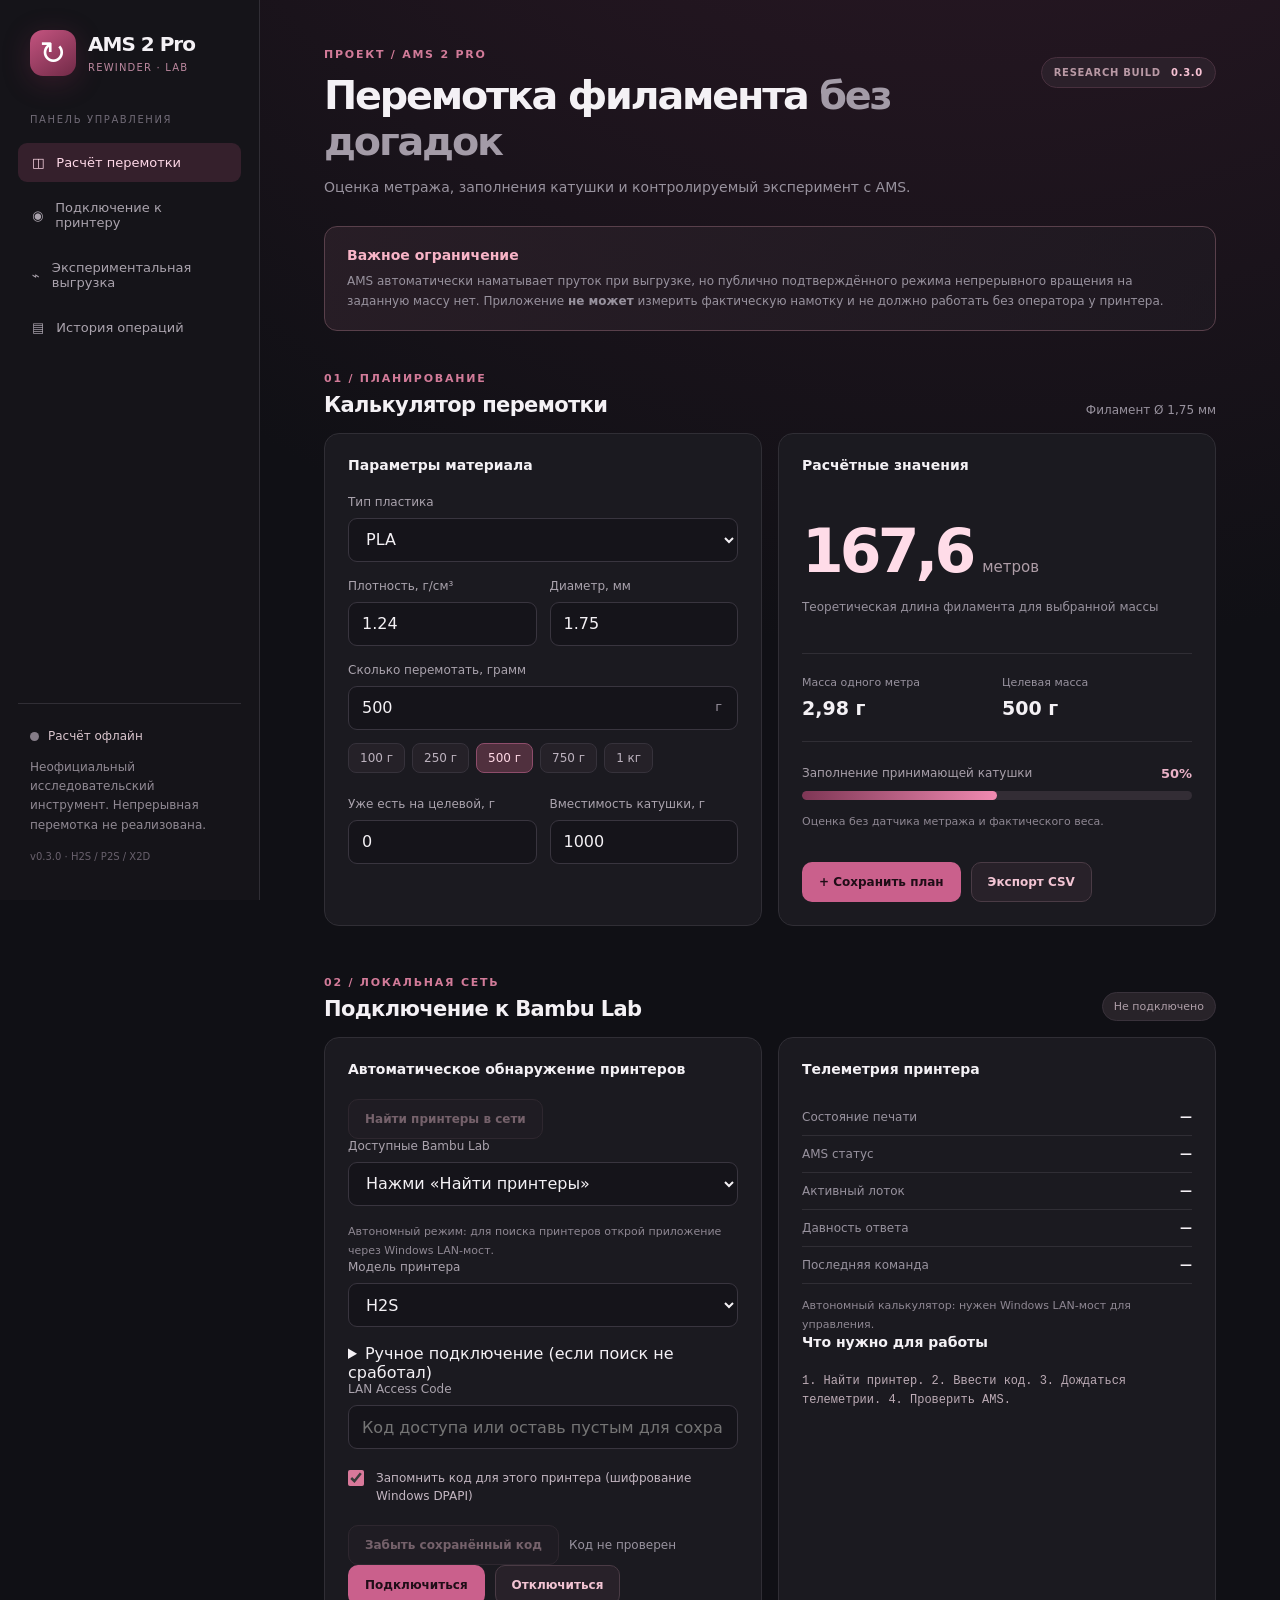
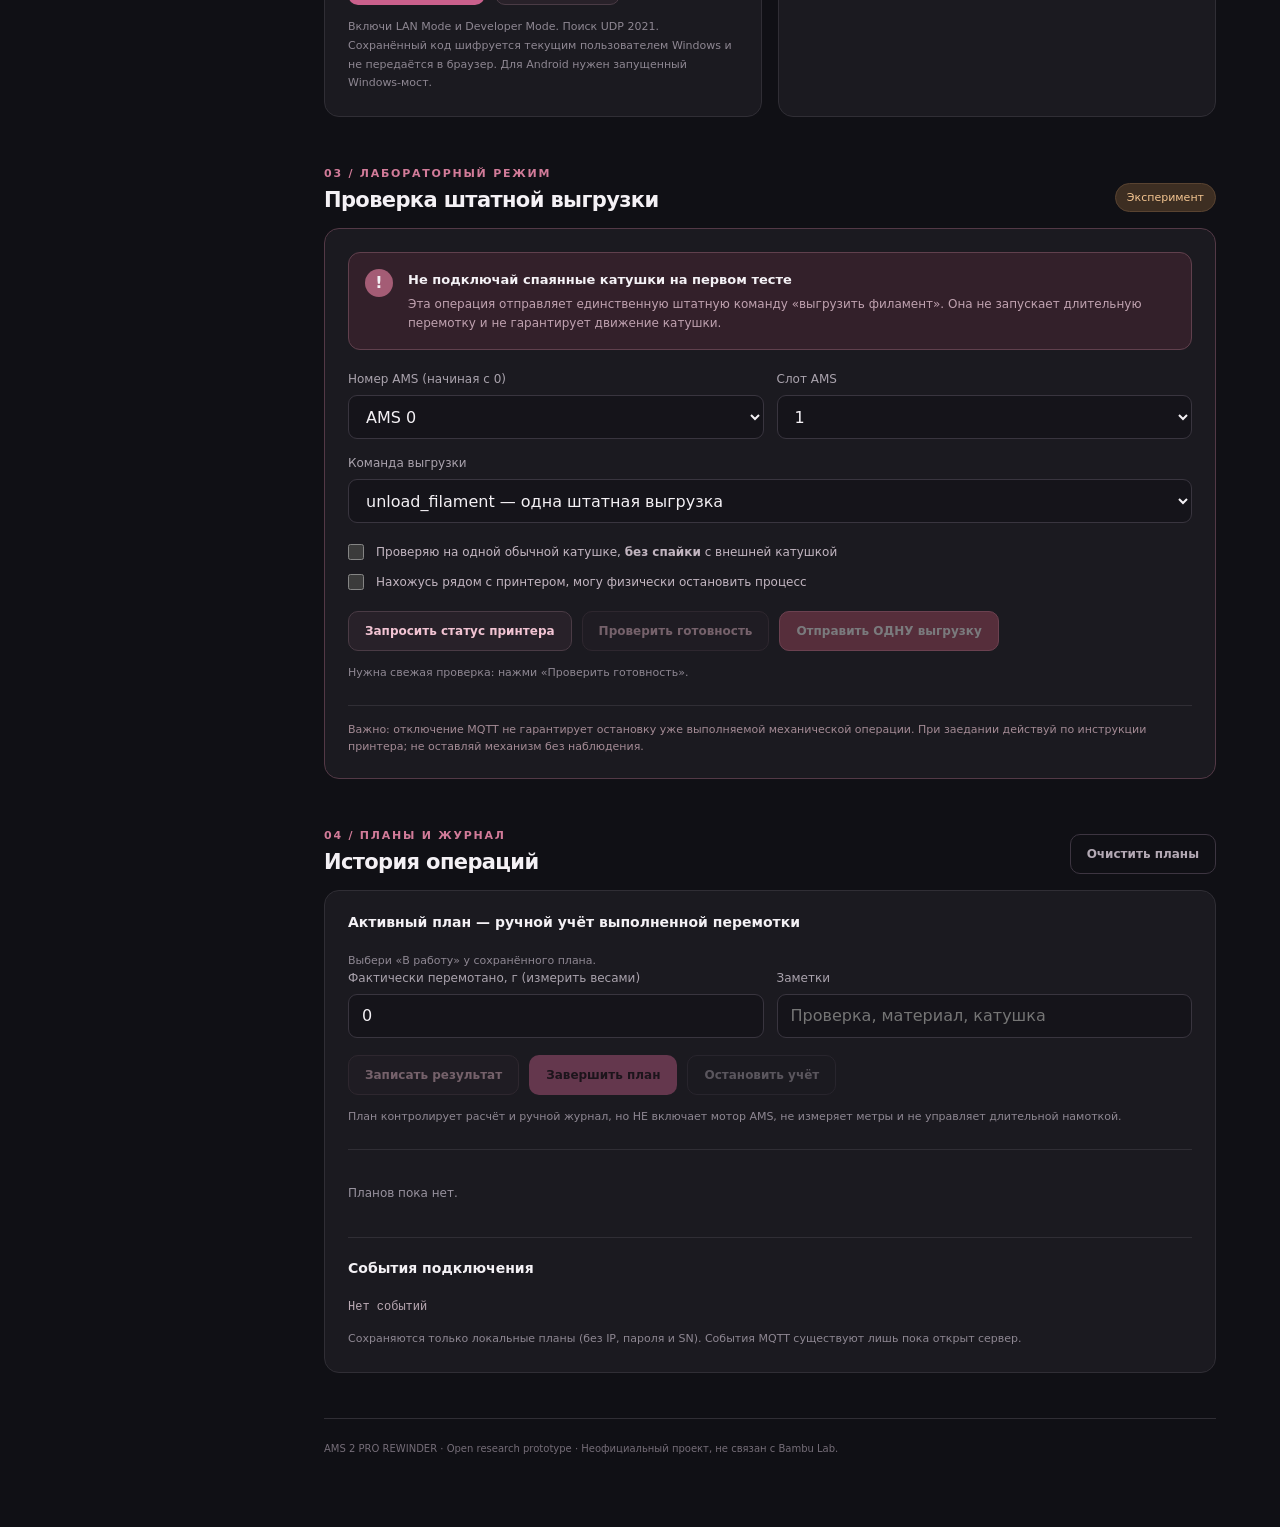
==== commit 556c558d: "Expose manual pushall telemetry refresh control" ====
--- a/web/index.html
+++ b/web/index.html
@@ -65,7 +65,7 @@
     <div class="fieldrow"><div class="field"><label for="unit">Номер AMS (начиная с 0)</label><select id="unit"><option value="0">AMS 0</option><option value="1">AMS 1</option><option value="2">AMS 2</option><option value="3">AMS 3</option></select></div><div class="field"><label for="slot">Слот AMS</label><select id="slot"><option value="0">1</option><option value="1">2</option><option value="2">3</option><option value="3">4</option></select></div></div>
     <div class="field"><label for="unloadMethod">Команда выгрузки</label><select id="unloadMethod"><option value="unload_filament">unload_filament — одна штатная выгрузка</option></select></div>
     <div class="checks"><label><input id="noSplice" type="checkbox"><span>Проверяю на одной обычной катушке, <b>без спайки</b> с внешней катушкой</span></label><label><input id="atPrinter" type="checkbox"><span>Нахожусь рядом с принтером, могу физически остановить процесс</span></label></div>
-    <div class="actions"><button id="checkUnload" class="outline-btn" type="button">Проверить готовность</button><button id="unload" class="danger-btn" disabled>Отправить ОДНУ выгрузку</button></div>
+    <div class="actions"><button id="refreshTelemetry" class="outline-btn" type="button">Запросить статус принтера</button><button id="checkUnload" class="outline-btn" type="button">Проверить готовность</button><button id="unload" class="danger-btn" disabled>Отправить ОДНУ выгрузку</button></div>
     <p class="helper" id="unloadReason">Выбери AMS и слот, затем нажми «Проверить готовность».</p><div id="unloadChecks" class="events" aria-live="polite"></div>
     <div class="lab-footer">Важно: отключение MQTT не гарантирует остановку уже выполняемой механической операции. При заедании действуй по инструкции принтера; не оставляй механизм без наблюдения.</div>
    </div>
